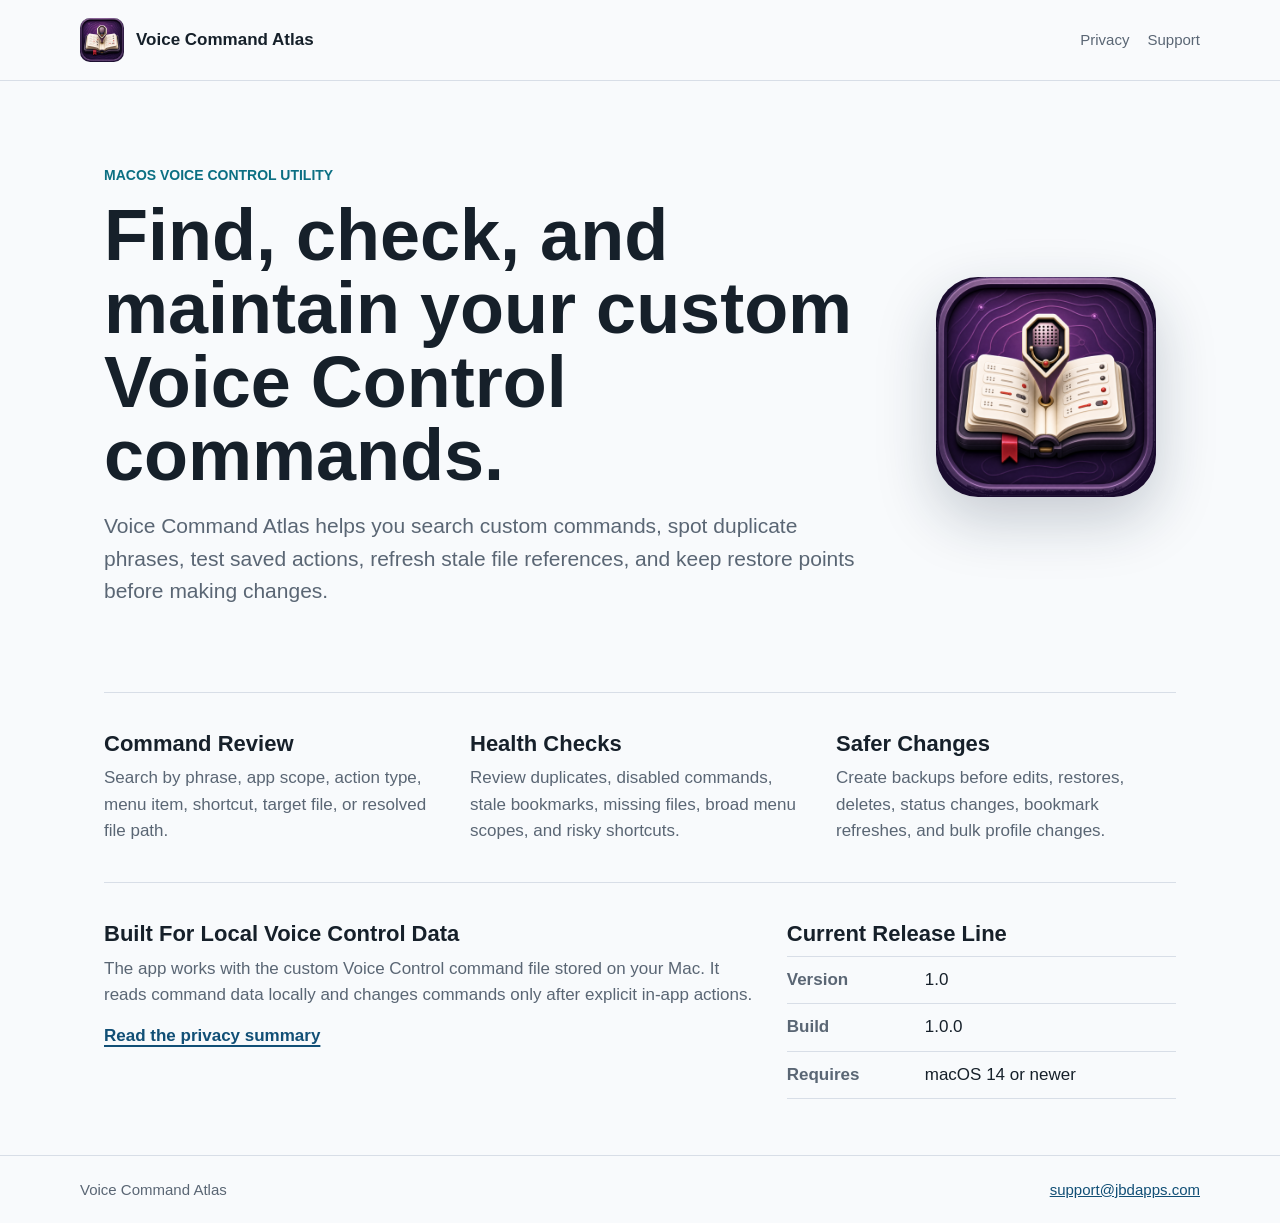
==== index.html @ 5595fa99 "Publish Voice Command Atlas Pages" ====
<!doctype html>
<html lang="en">
  <head>
    <meta charset="utf-8">
    <meta name="viewport" content="width=device-width, initial-scale=1">
    <title>Voice Command Atlas</title>
    <meta name="description" content="Voice Command Atlas is a native macOS utility for reviewing and maintaining custom Voice Control commands.">
    <link rel="stylesheet" href="styles.css">
  </head>
  <body>
    <header class="site-header">
      <a class="brand" href="index.html" aria-label="Voice Command Atlas home">
        <img src="assets/app-icon.png" alt="" width="44" height="44">
        <span>Voice Command Atlas</span>
      </a>
      <nav aria-label="Main navigation">
        <a href="privacy.html">Privacy</a>
        <a href="support.html">Support</a>
      </nav>
    </header>

    <main>
      <section class="hero">
        <div class="hero-copy">
          <p class="eyebrow">macOS Voice Control utility</p>
          <h1>Find, check, and maintain your custom Voice Control commands.</h1>
          <p class="lede">Voice Command Atlas helps you search custom commands, spot duplicate phrases, test saved actions, refresh stale file references, and keep restore points before making changes.</p>
        </div>
        <img class="hero-icon" src="assets/app-icon.png" alt="Voice Command Atlas app icon" width="220" height="220">
      </section>

      <section class="feature-band" aria-label="Main features">
        <div>
          <h2>Command Review</h2>
          <p>Search by phrase, app scope, action type, menu item, shortcut, target file, or resolved file path.</p>
        </div>
        <div>
          <h2>Health Checks</h2>
          <p>Review duplicates, disabled commands, stale bookmarks, missing files, broad menu scopes, and risky shortcuts.</p>
        </div>
        <div>
          <h2>Safer Changes</h2>
          <p>Create backups before edits, restores, deletes, status changes, bookmark refreshes, and bulk profile changes.</p>
        </div>
      </section>

      <section class="content-grid">
        <article>
          <h2>Built For Local Voice Control Data</h2>
          <p>The app works with the custom Voice Control command file stored on your Mac. It reads command data locally and changes commands only after explicit in-app actions.</p>
          <a class="text-link" href="privacy.html">Read the privacy summary</a>
        </article>
        <article>
          <h2>Current Release Line</h2>
          <dl class="facts">
            <div>
              <dt>Version</dt>
              <dd>1.0</dd>
            </div>
            <div>
              <dt>Build</dt>
              <dd>1.0.0</dd>
            </div>
            <div>
              <dt>Requires</dt>
              <dd>macOS 14 or newer</dd>
            </div>
          </dl>
        </article>
      </section>
    </main>

    <footer>
      <span>Voice Command Atlas</span>
      <a href="mailto:support@jbdapps.com">support@jbdapps.com</a>
    </footer>
  </body>
</html>
---- styles.css ----
:root {
  color-scheme: light dark;
  --bg: #f8fafc;
  --text: #16202a;
  --muted: #5a6674;
  --line: #d8dee7;
  --panel: #ffffff;
  --accent: #0b6f83;
  --accent-strong: #114f76;
  --soft: #e7f2f5;
}

* {
  box-sizing: border-box;
}

body {
  margin: 0;
  background: var(--bg);
  color: var(--text);
  font-family: -apple-system, BlinkMacSystemFont, "Segoe UI", sans-serif;
  font-size: 17px;
  line-height: 1.55;
}

a {
  color: var(--accent-strong);
}

.site-header {
  display: flex;
  align-items: center;
  justify-content: space-between;
  gap: 20px;
  padding: 18px max(24px, calc((100vw - 1120px) / 2));
  border-bottom: 1px solid var(--line);
  background: color-mix(in srgb, var(--bg) 92%, white);
}

.brand {
  display: inline-flex;
  align-items: center;
  gap: 12px;
  min-width: 0;
  color: var(--text);
  font-weight: 700;
  text-decoration: none;
}

.brand img {
  width: 44px;
  height: 44px;
  border-radius: 10px;
}

nav {
  display: flex;
  align-items: center;
  gap: 18px;
  font-size: 15px;
}

nav a {
  color: var(--muted);
  text-decoration: none;
}

nav a[aria-current="page"],
nav a:hover {
  color: var(--text);
}

main {
  max-width: 1120px;
  margin: 0 auto;
  padding: 0 24px 56px;
}

.hero {
  display: grid;
  grid-template-columns: minmax(0, 1fr) 260px;
  align-items: center;
  gap: 40px;
  min-height: clamp(420px, 68vh, 680px);
  border-bottom: 1px solid var(--line);
}

.hero h1,
.page-title h1 {
  max-width: 760px;
  margin: 0;
  font-size: clamp(40px, 7vw, 72px);
  line-height: 1.02;
  letter-spacing: 0;
}

.lede {
  max-width: 760px;
  margin: 18px 0 0;
  color: var(--muted);
  font-size: 21px;
}

.eyebrow {
  margin: 0 0 12px;
  color: var(--accent);
  font-size: 14px;
  font-weight: 700;
  letter-spacing: 0;
  text-transform: uppercase;
}

.hero-icon {
  width: min(220px, 34vw);
  height: auto;
  justify-self: center;
  border-radius: 42px;
  box-shadow: 0 22px 60px rgb(17 36 58 / 0.22);
}

.feature-band {
  display: grid;
  grid-template-columns: repeat(3, minmax(0, 1fr));
  gap: 26px;
  padding: 38px 0;
  border-bottom: 1px solid var(--line);
}

.feature-band h2,
.content-grid h2,
.plain-section h2 {
  margin: 0 0 8px;
  font-size: 22px;
  line-height: 1.2;
  letter-spacing: 0;
}

.feature-band p,
.content-grid p,
.plain-section p,
li {
  margin: 0;
  color: var(--muted);
}

.content-grid {
  display: grid;
  grid-template-columns: minmax(0, 1.25fr) minmax(280px, 0.75fr);
  gap: 34px;
  padding: 38px 0 0;
}

article {
  min-width: 0;
}

.text-link {
  display: inline-block;
  margin-top: 14px;
  font-weight: 700;
  text-decoration-thickness: 2px;
  text-underline-offset: 4px;
}

.facts {
  margin: 0;
  border-top: 1px solid var(--line);
}

.facts div {
  display: grid;
  grid-template-columns: 120px minmax(0, 1fr);
  gap: 18px;
  padding: 10px 0;
  border-bottom: 1px solid var(--line);
}

.facts dt {
  color: var(--muted);
  font-weight: 700;
}

.facts dd {
  margin: 0;
}

.narrow {
  max-width: 860px;
}

.page-title {
  padding: 72px 0 34px;
  border-bottom: 1px solid var(--line);
}

.plain-section {
  padding: 28px 0;
  border-bottom: 1px solid var(--line);
}

pre {
  max-width: 100%;
  overflow-x: auto;
  margin: 14px 0 0;
  padding: 14px;
  border: 1px solid var(--line);
  border-radius: 8px;
  background: var(--panel);
  color: var(--text);
  font-size: 14px;
}

ul {
  margin: 0;
  padding-left: 22px;
}

footer {
  display: flex;
  justify-content: space-between;
  gap: 20px;
  padding: 22px max(24px, calc((100vw - 1120px) / 2));
  border-top: 1px solid var(--line);
  color: var(--muted);
  font-size: 15px;
}

@media (prefers-color-scheme: dark) {
  :root {
    --bg: #111418;
    --text: #eef2f6;
    --muted: #a9b3bf;
    --line: #303842;
    --panel: #171c22;
    --accent: #73c7d5;
    --accent-strong: #9bdbe4;
    --soft: #172e35;
  }

  .site-header {
    background: color-mix(in srgb, var(--bg) 92%, black);
  }

  .hero-icon {
    box-shadow: 0 22px 60px rgb(0 0 0 / 0.35);
  }
}

@media (max-width: 760px) {
  .site-header,
  footer {
    align-items: flex-start;
    flex-direction: column;
  }

  .hero {
    grid-template-columns: 1fr;
    gap: 24px;
    min-height: auto;
    padding: 54px 0 32px;
  }

  .hero-icon {
    justify-self: start;
    width: 144px;
    border-radius: 28px;
  }

  .feature-band,
  .content-grid {
    grid-template-columns: 1fr;
  }

  .facts div {
    grid-template-columns: 1fr;
    gap: 2px;
  }
}
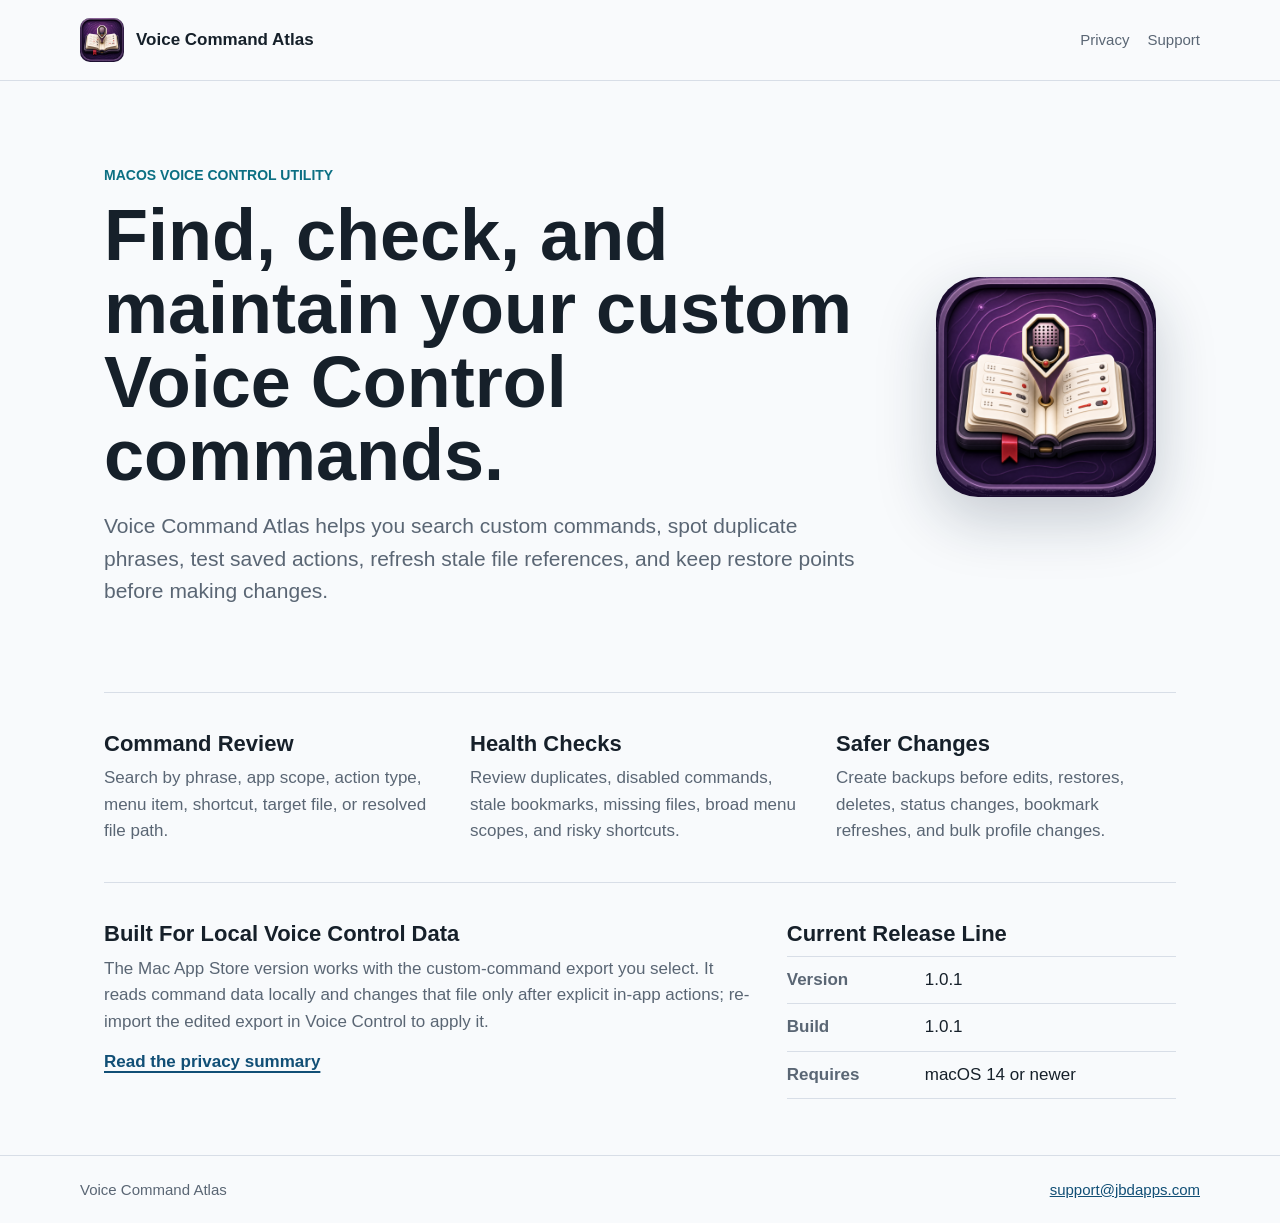
==== commit 1e44446a: "Correct App Store export workflow pages" ====
--- a/index.html
+++ b/index.html
@@ -47,7 +47,7 @@
       <section class="content-grid">
         <article>
           <h2>Built For Local Voice Control Data</h2>
-          <p>The app works with the custom Voice Control command file stored on your Mac. It reads command data locally and changes commands only after explicit in-app actions.</p>
+          <p>The Mac App Store version works with the custom-command export you select. It reads command data locally and changes that file only after explicit in-app actions; re-import the edited export in Voice Control to apply it.</p>
           <a class="text-link" href="privacy.html">Read the privacy summary</a>
         </article>
         <article>
@@ -55,11 +55,11 @@
           <dl class="facts">
             <div>
               <dt>Version</dt>
-              <dd>1.0</dd>
+              <dd>1.0.1</dd>
             </div>
             <div>
               <dt>Build</dt>
-              <dd>1.0.0</dd>
+              <dd>1.0.1</dd>
             </div>
             <div>
               <dt>Requires</dt>
